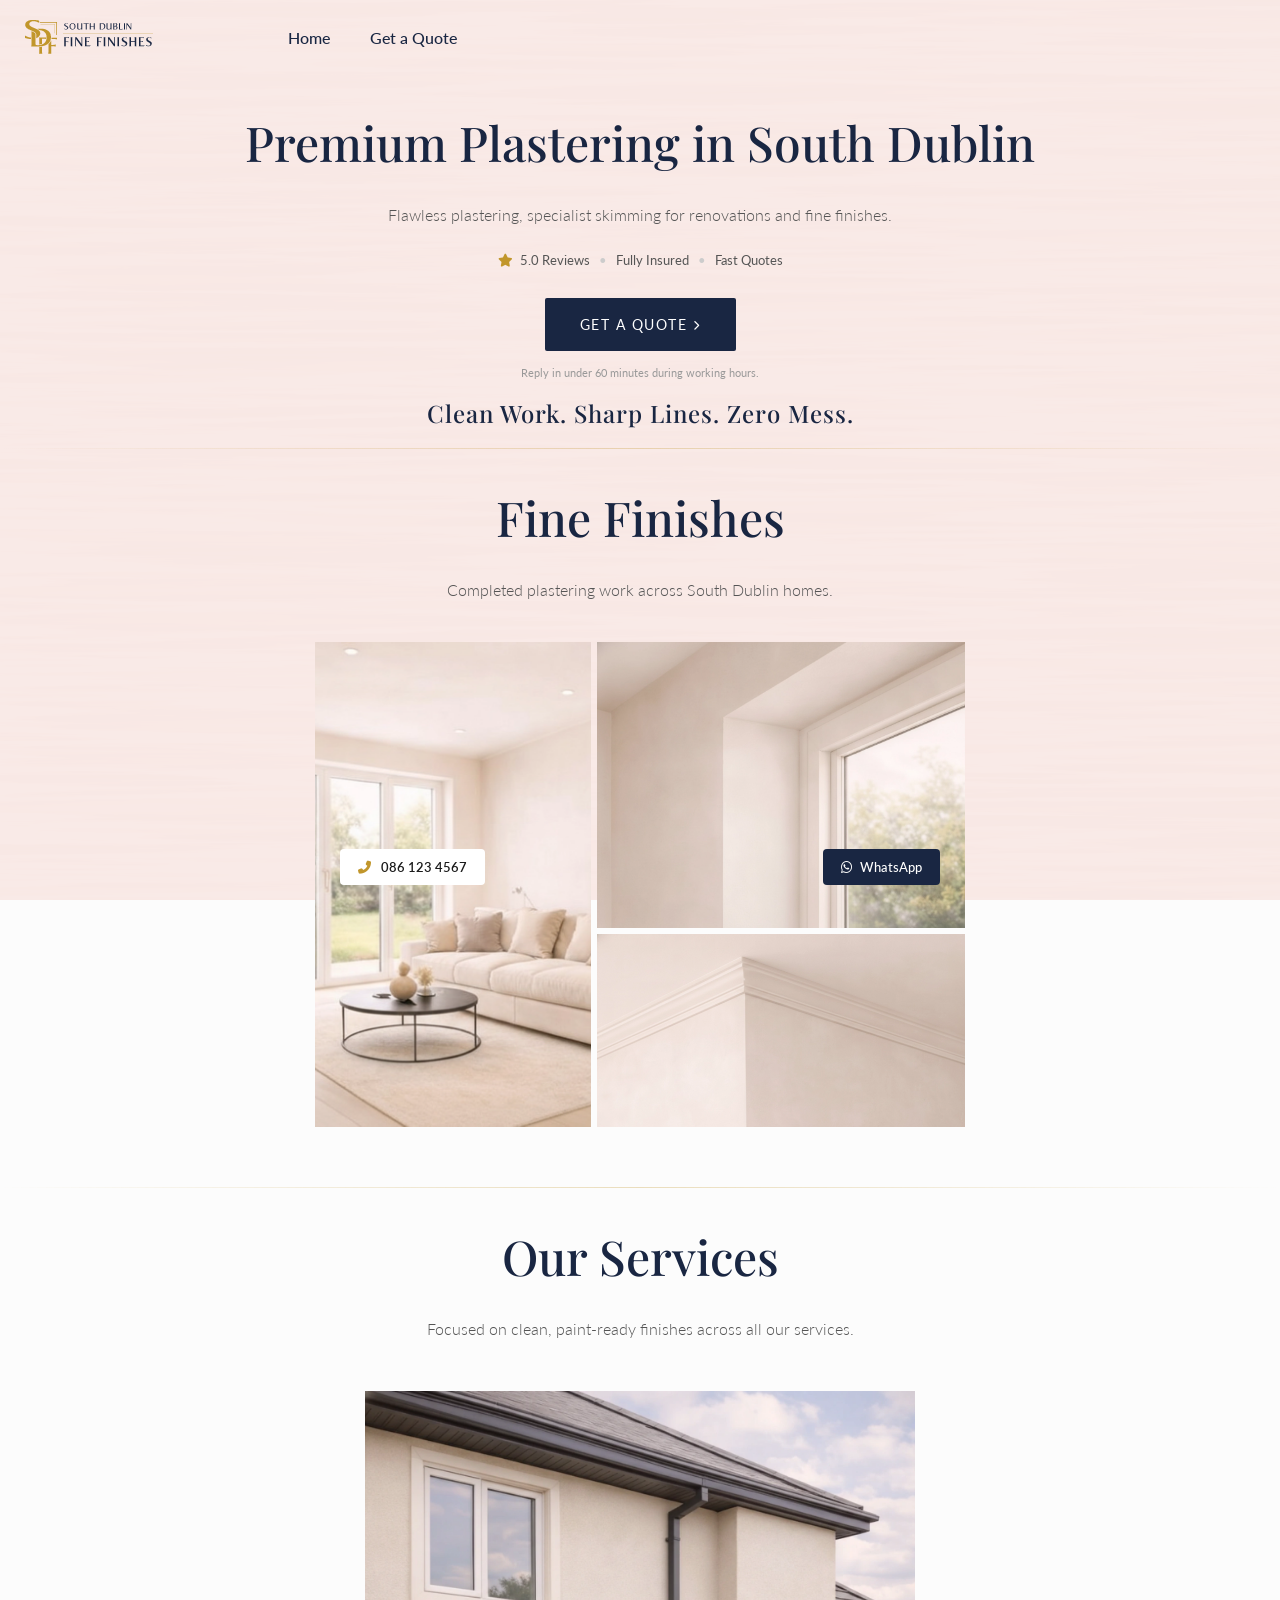
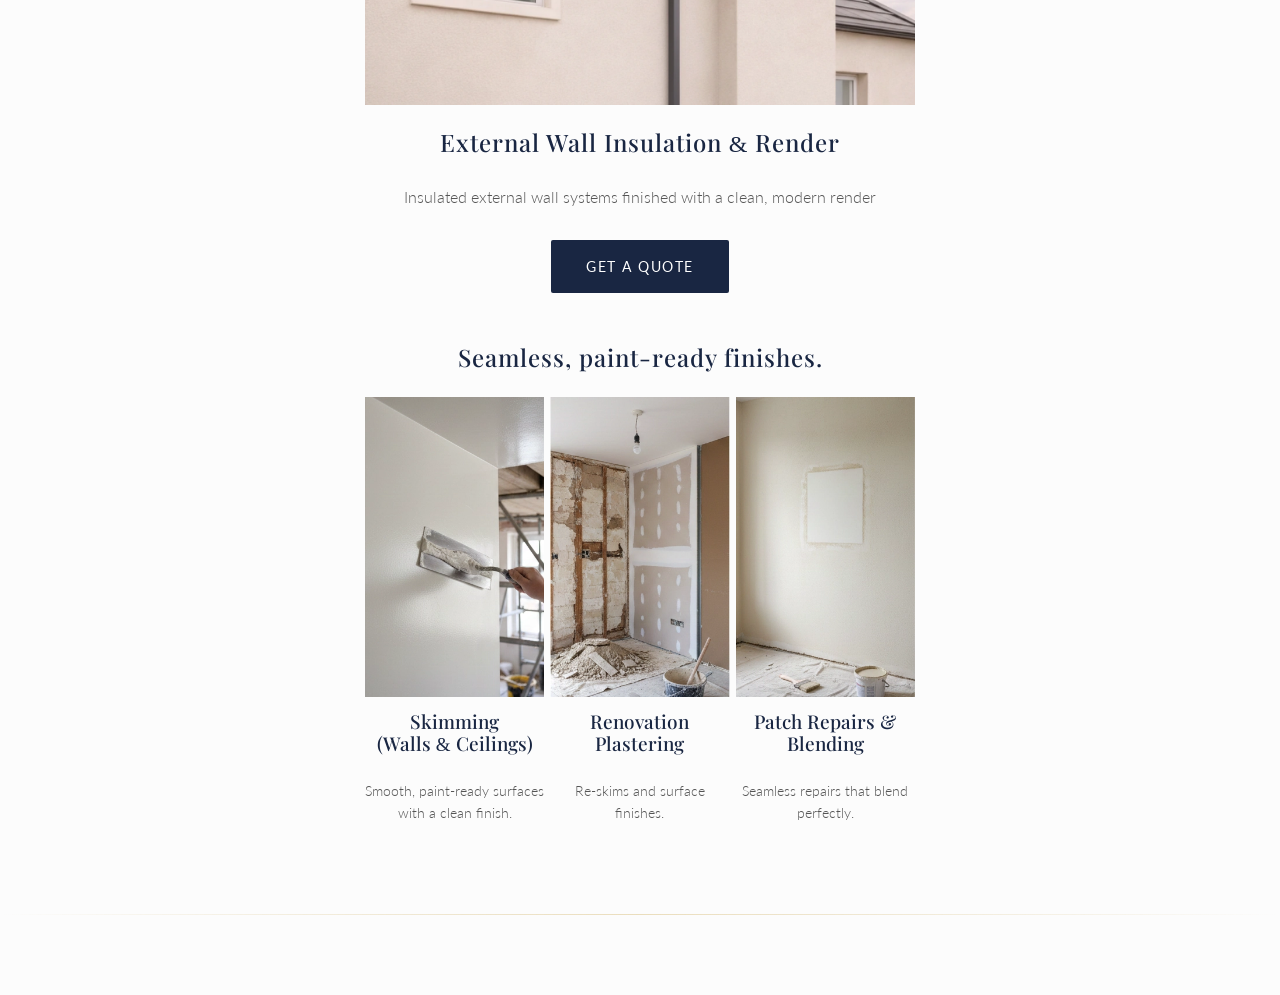
==== home.html @ dba2306d "update" ====
<!DOCTYPE html>
<html lang="en">
<head>
    <meta charset="UTF-8">
    <meta name="viewport" content="width=device-width, initial-scale=1.0">
    <title>Fine Finishes</title>
    <link rel="apple-touch-icon" href="apple-touch-icon.png"/>
    <link rel="shortcut icon" type="image/x-icon" href="favicon.ico?"/>
    <link rel="preconnect" href="https://fonts.googleapis.com">
    <link rel="preconnect" href="https://fonts.gstatic.com" crossorigin>
    <link href="https://fonts.googleapis.com/css2?family=Lato:wght@300;400;700&family=Playfair+Display:wght@400;500;600&display=swap" rel="stylesheet">
    <link rel="stylesheet" href="styles.min.css">
    <link rel="stylesheet" href="https://cdnjs.cloudflare.com/ajax/libs/font-awesome/6.4.0/css/all.min.css">
</head>
<body>
    <svg class="minimized" xmlns='http://www.w3.org/2000/svg'>
        <filter id="noise" x="0%" y="0%" width="100%" height="100%">
        <feTurbulence type="turbulence" baseFrequency="0.002 0.07" numOctaves="8" result="noiseTexture"/>
        <feComponentTransfer in="noiseTexture" result="hardNoise">
            <feFuncA type="linear" slope="5" intercept="-1"/>
        </feComponentTransfer>
        <feColorMatrix type="matrix" in="hardNoise" result="coloredNoise"
        values="0.6 0 0 0 0
                0.5 0 0 0 0
                0.4 0 0 0 0
                0 0 0 0.15 0"/>
        <feBlend in="coloredNoise" in2="SourceGraphic" mode="soft-light"/>
    </filter>
    </svg>
    <header>
        <a href="home" class="logo-container"> 
            <img src="static/logo-128.png">
        </a>
        <div class="header-nav">
            <a href="home">Home</a>
            <a href="quote">Get a Quote</a>
        </div>
    </header>
    <main>
        <section class="hero-content reveal-on-scroll">
            <h1>Premium Plastering in South Dublin</h1>
            <p class="subheadline">
                Flawless plastering, specialist skimming
                for renovations and fine finishes.
            </p>
            <div class="trust-bar">
                <span><i class="fas fa-star star"></i> 5.0 Reviews</span>
                <span class="dot">•</span>
                <span>Fully Insured</span>
                <span class="dot">•</span>
                <span>Fast Quotes</span>
            </div>
            <a href="quote.html" class="btn-primary">Get a Quote <i class="fas fa-chevron-right" style="font-size: 10px; margin-left: 6px;"></i></a>
            <p class="micro-copy">Reply in under 60 minutes during working hours.</p>
            <div class="stacked-headline">
                <p>Clean Work. Sharp Lines. Zero Mess.</p>
            </div>
        </section>
        <div class="horizontal-fade"></div>
        <div class="hero-subcontent reveal-on-scroll">
            <h1>Fine Finishes</h1>
            <p>Completed plastering work across South Dublin homes.</p>
        </div>
        <div class="images-grid flex flex-row reveal-on-scroll">
            <div class="images-grid-left">
                <img src="static/hero-image-1.webp">
            </div>
            <div class="images-grid-right flex flex-col">
                <img src="static/hero-image-2.webp">
                <img src="static/hero-image-3.webp">
            </div>
        </div>
        <div class="horizontal-fade"></div>
        <section class="our-services reveal-on-scroll" id="our-services">
            <div class="our-services-title">
                <h1>Our Services</h1>
                <p class="subheadline">Focused on clean, paint-ready finishes across all our services.</p>
            </div>
            <div class="services-external">
                <img src="static/services-external.webp">
                <h2>External Wall Insulation <span>&</span> Render</h2>
                <p>Insulated external wall systems finished with a clean, modern render</p>
                <a href="quote.html" class="btn-primary">Get a Quote</a>
            </div>
            <div class="services-main">
                <h2>Seamless, paint-ready finishes.</h2>
                <div class="services-grid">
                    <div class="services-grid-item">
                        <img src="static/services-skimming.webp">
                        <h3>Skimming<br><span>(Walls <span class="and">&</span> Ceilings)</span></h3>
                        <p>Smooth, paint-ready surfaces with a clean finish.</p>
                    </div>
                    <div class="services-grid-item">
                        <img src="static/services-renovation.webp">
                        <h3>Renovation Plastering</h3>
                        <p>Re-skims and surface finishes.</p>
                    </div>
                    <div class="services-grid-item">
                        <img src="static/services-patch_repairs.webp">
                        <h3>Patch Repairs & Blending</span></h3>
                        <p>Seamless repairs that blend perfectly.</p>
                    </div>
                </div>
            </div>
        </section>
        <div class="horizontal-fade"></div>
    </main>
    <div id="fullscreen-spinner" class="fixed loading-spinner-container spinner show">
        <div class="spinner-border show-spinner" role="status">
            <span hidden>Loading...</span>
        </div>
    </div>
    <div class="sticky-footer">
        <div class="footer-content">
            <a href="tel:0861234567" class="phone-link">
                <i class="fas fa-phone-alt phone-icon"></i> 086 123 4567
            </a>
            <a href="#" class="whatsapp-btn">
                <i class="fab fa-whatsapp"></i> WhatsApp
            </a>
        </div>
    </div>
<script src="loader.min.js"></script>
</body>
</html>
---- styles.min.css ----
#fullscreen-spinner,body::before{position:fixed;top:0;left:0;width:100%;height:100%}.text-left,form p{text-align:left}.swal2-popup.swal2-modal.swal2-show,body::before{background-color:#f9eae7}@font-face{font-family:SerifFont;src:url(static/fonts/serif.woff2) format('woff2'),url(static/fonts/serif.woff) format('woff');font-weight:auto;font-style:normal;font-display:swap}:root{--primary-text:#1a1a1a;--secondary-text:#555555;--navy-blue:#192642;--gold:#c1962b;--white:#ffffff;--bg-color:#fcfcfc}*{box-sizing:border-box;margin:0;padding:0}.reveal-on-scroll{opacity:0;transform:translateY(40px);transition:opacity 1s cubic-bezier(.25, 1, .5, 1),transform 1s cubic-bezier(.25, 1, .5, 1);will-change:opacity,transform}.reveal-on-scroll.is-visible{opacity:1;transform:translateY(0)}.delay-100{transition-delay:0.1s}.delay-200{transition-delay:0.2s}.delay-300{transition-delay:0.3s}.reveal-scale-up{opacity:0;transform:scale(.95);transition:opacity 1s,transform 1s}.reveal-scale-up.is-visible{opacity:1;transform:scale(1)}body{font-family:Lato,sans-serif;background-color:var(--bg-color);color:var(--primary-text);min-height:100vh;display:flex;flex-direction:column;padding-bottom:80px}.our-services h2,h1{font-family:'Playfair Display',serif;font-weight:500;line-height:1.2}#fullscreen-spinner{opacity:0;pointer-events:none;display:flex;justify-content:center;transition:.3s;align-items:center;background:#f9eae7;z-index:9999}#fullscreen-spinner.show{opacity:1;pointer-events:all}.spinner-border{display:inline-block;width:2rem;height:2rem;vertical-align:text-bottom;border:.25em solid var(--navy-blue);border-right-color:transparent;border-radius:50%;-webkit-animation:.75s linear infinite spinner-border;animation:.75s linear infinite spinner-border}.btn-primary,.flex,.header-nav,.sticky-footer,.trust-bar,header,main{display:flex}@keyframes spinner-border{100%{-webkit-transform:rotate(360deg);transform:rotate(360deg)}}header{justify-content:space-between;align-items:center;padding:20px 15px;background-color:transparent;z-index:100}.flex-row,.images-grid{flex-direction:row}.minimized{height:0;width:0}.flex-col,.upload-container{flex-direction:column}.text-center{text-align:center}.text-right{text-align:right}.horizontal-fade{height:1px;width:100dvw;background:linear-gradient(to right,transparent,rgba(193,150,43,.3),transparent)}.logo-container{display:flex;align-items:center;gap:12px;text-decoration:none;color:inherit}.header-nav a,.menu-btn,.our-services h2,h1{color:var(--navy-blue)}.menu-btn{font-size:24px;cursor:pointer;background:0 0;border:none}.subheadline,.trust-bar{color:var(--secondary-text)}.header-nav{align-items:center;gap:20px}.header-nav a{text-decoration:none;font-weight:500;font-size:16px;transition:color .3s}.header-nav a.active{color:var(--gold);font-weight:600}.header-nav a:hover{color:var(--gold)}main{flex:1;flex-direction:column}.contact-section,.contact-title,.hero-content,.our-services{position:relative;text-align:center;padding:10px 25px 0;max-width:600px;margin:0 auto;z-index:10}.contact-title h1{margin-bottom:10px}.contact-title p{font-size:clamp(16px, 2.5vw, 20px)}.our-services h2{font-size:24px;margin-bottom:25px;letter-spacing:1px}.image-text h3,.micro-copy{font-family:Lato,sans-serif}body::before{content:'';filter:url(#noise);z-index:-2}h1{font-size:34px;margin-bottom:20px}.subheadline{font-weight:300;font-size:16px;line-height:1.6;margin-bottom:25px}.trust-bar{justify-content:center;align-items:center;flex-wrap:wrap;gap:4px;font-size:13px;margin-bottom:30px}.star{color:var(--gold);margin-right:4px}.dot{color:#ccc;margin:0 5px}.btn-primary{background-color:var(--navy-blue);color:#fff;text-decoration:none;padding:18px 35px;font-size:14px;font-weight:400;text-transform:uppercase;letter-spacing:1.5px;width:fit-content;align-items:center;margin-inline:auto;margin-bottom:15px;border-radius:2px;transition:background-color .3s}.image-text h3.bold,.phone-link{font-weight:600}.btn-primary:hover{background-color:#2c3e56}.micro-copy{font-size:11px;color:#999;margin-bottom:20px}.image-wrapper{position:relative;width:100%;height:450px;margin-top:-20px;overflow:hidden;background-color:var(--bg-color)}.hero-image{width:100%;height:100%;object-fit:cover;object-position:center bottom;-webkit-mask-image:linear-gradient(to bottom,transparent 0%,black 25%);mask-image:linear-gradient(to bottom,transparent 0%,black 25%)}.image-text{position:absolute;bottom:30px;left:25px;z-index:20;text-shadow:0 2px 4px rgba(0,0,0,.3)}.image-wrapper::after,.sticky-footer{bottom:0;left:0;pointer-events:none;width:100%}.image-text h3{font-size:20px;font-weight:300;color:#fff;margin-bottom:4px}.image-wrapper::after{content:'';position:absolute;height:40%;background:linear-gradient(to top,rgba(0,0,0,.5),transparent)}.sticky-footer{position:fixed;padding:15px 25px;justify-content:center;z-index:200}.phone-link,.whatsapp-btn{text-decoration:none;padding:10px 18px;border-radius:4px;font-size:13px;pointer-events:auto;display:flex}.footer-content{width:100%;max-width:600px;display:flex;justify-content:space-between;align-items:center}.phone-link{color:var(--primary-text);align-items:center;gap:10px;background:#fff}.phone-icon{color:var(--gold);font-size:13px}.whatsapp-btn{background-color:var(--navy-blue);color:#fff;font-weight:500;align-items:center;gap:8px}.stacked-headline{font-family:'Playfair Display',serif;color:var(--navy-blue);font-size:clamp(1px, 4.5vw, 24px);font-weight:500;margin-bottom:20px;line-height:1.2;letter-spacing:1px}.hero-subcontent{position:relative;text-align:center;padding:10px 25px;max-width:600px;margin:0 auto;z-index:10}.hero-subcontent h1,.our-services{margin-top:30px}.hero-subcontent p,.services-external p{color:var(--secondary-text);font-weight:300;font-size:16px;line-height:1.6;margin-bottom:30px}.images-grid{margin-bottom:60px;width:100vw;max-width:650px;margin-inline:auto;display:flex;gap:6px}.images-grid-left img,.preview-item img{width:100%;height:100%;object-fit:cover}.images-grid-right{gap:6px}.images-grid-right img{width:100%}.our-services{margin-bottom:60px}.our-services-title,.services-external{margin-bottom:50px}.services-external img{width:100%;margin-bottom:20px}.services-external h2 span,.services-grid-item h3 span.and{font-family:Noto,serif}.services-grid{display:flex;flex-direction:row;gap:6px}.services-grid-item{width:33%}.services-grid-item img{width:100%;height:300px;object-fit:cover;margin-bottom:10px}.services-grid-item h3{font-family:'Playfair Display',serif;color:var(--navy-blue);font-size:clamp(1px, 3.7vw, 19px);font-weight:500;margin-bottom:20px;height:50px;line-height:1.2}.contact-section h3,.submit-btn,input,textarea{font-family:Lato,sans-serif}.services-grid-item p,form p{color:var(--secondary-text);line-height:1.6}.services-grid-item p{font-weight:300;font-size:14px;margin-bottom:30px}section.contact-section{padding:20px 10px 0;margin:40px auto 60px}.contact-section h3{color:var(--navy-blue);font-size:clamp(14px, 3.4vw, 19px);padding-inline:10px;font-weight:500;margin-bottom:20px;height:40px;line-height:1.2}@media (min-width:768px){.hero-content,.hero-subcontent{max-width:1000px}h1{font-size:48px;margin-bottom:30px}.hero-content{padding-top:40px}.image-wrapper{height:600px}.contact-section{padding:20px 30px 0}header{justify-content:flex-start;gap:135px;padding:20px 25px}.header-nav{gap:40px}}form p,input,textarea{font-size:clamp(12px, 4.3vw, 16px)}.upload-container,input,textarea{padding:15px;background-color:transparent}.form-wrapper{width:100%;max-width:900px}form{display:flex;gap:30px;flex-wrap:wrap}.left-column,.right-column{flex:1;min-width:300px;display:flex;flex-direction:column;gap:15px}form p{font-weight:300;margin-left:12px}input,textarea{width:100%;border:1px solid #e0dada;border-radius:4px;color:#333;outline:0;transition:border-color .3s}input:focus,textarea:focus{border-color:#888}textarea{resize:vertical;min-height:100px}::placeholder{color:#6e6e6e;opacity:.8}input.pale-placeholder::placeholder{color:#888;font-style:italic}.upload-container{border:1px solid #e0dada;border-radius:6px;min-height:220px;display:flex;align-items:center}.upload-trigger{display:flex;flex-direction:column;align-items:center;cursor:pointer;width:100%;padding:10px;border-radius:4px;transition:background-color .2s,border-color .2s,transform .2s}.upload-trigger.drag-over{background-color:#f0f8ff;border-color:#3b82f6;transform:scale(1.02)}.upload-trigger:hover{background-color:rgba(0,0,0,.02)}.upload-title{margin-top:10px;font-size:18px;color:#555}.upload-status{margin-top:5px;font-size:14px;color:#888;font-style:italic;margin-bottom:15px}.upload-text{margin-top:5px;font-size:12px;color:#888}.remove-btn,.submit-btn{color:#fff;cursor:pointer}.image-previews{display:grid;grid-template-columns:repeat(4,1fr);gap:10px;width:100%;margin-top:10px}.preview-item{position:relative;width:100%;aspect-ratio:1;border-radius:4px;overflow:hidden;border:1px solid #ddd}.remove-btn{position:absolute;top:2px;right:2px;background-color:rgba(54,59,78,.9);border:none;border-radius:50%;width:20px;height:20px;font-size:12px;display:flex;align-items:center;justify-content:center;line-height:1}.remove-btn:hover{background-color:#d9534f}.submit-btn{background-color:#363b4e;padding:15px;border:none;border-radius:4px;font-weight:200;font-size:20px;margin-top:5px;transition:background .3s}.submit-btn:hover{background-color:#2c3040}.help-section{text-align:right;margin:50px auto 0;display:flex;flex-direction:column;gap:10px;align-items:center;max-width:600px;color:var(--navy-blue)}.help-section h3{margin-bottom:10px;font-family:'Playfair Display',serif;font-size:clamp(16px, 7vw, 24px)}.help-section p{font-family:Lato,sans-serif;font-weight:300;font-size:clamp(12px, 4.3vw, 16px)}.help-section h4,.swal2-title{font-family:'Playfair Display',serif}.help-section h4{font-size:clamp(14px, 4.5vw, 18px)}.thumbnails{display:flex;justify-content:flex-end;gap:10px}.thumb-example{width:60px;height:60px;background-color:#ddd;border-radius:2px;background-image:url('https://placehold.co/60x60/EEE/CCC?text=Img');background-size:cover}input[name=subject]{position:absolute;left:-9999px}textarea[name=message]{line-height:1.5}.include-list{display:flex;flex-direction:column;gap:10px;margin-top:20px}.include-item{display:flex;flex-direction:row;gap:18px;margin-bottom:10px;align-items:center}.include-item-details{display:flex;flex-direction:column;align-items:flex-start;gap:2px;text-align:left}.swal2-icon.swal2-success.swal2-icon-show{border-color:var(--navy-blue)!important;color:var(--navy-blue)!important}.swal2-success-line-long,.swal2-success-line-tip{background-color:var(--navy-blue)!important}.swal2-icon.swal2-warning.swal2-icon-show{border-color:#950606cc;color:#950606}.swal2-confirm.swal2-styled{background-color:var(--navy-blue)}.swal2-success-circular-line-left,.swal2-success-circular-line-right,.swal2-success-fix{background-color:rgba(0,0,0,0)!important}.swal2-success-ring{border:.25em solid var(--navy-blue)!important}.swal2-title{color:var(--navy-blue)!important;font-size:24px;font-weight:500;margin-bottom:20px;line-height:1.2}.swal2-html-container{font-family:Lato,sans-serif;font-weight:300;font-size:19px;color:var(--navy-blue)!important}@media (max-width:768px){.help-section{text-align:center}.thumbnails{justify-content:center}.image-previews{grid-template-columns:repeat(3,1fr)}}
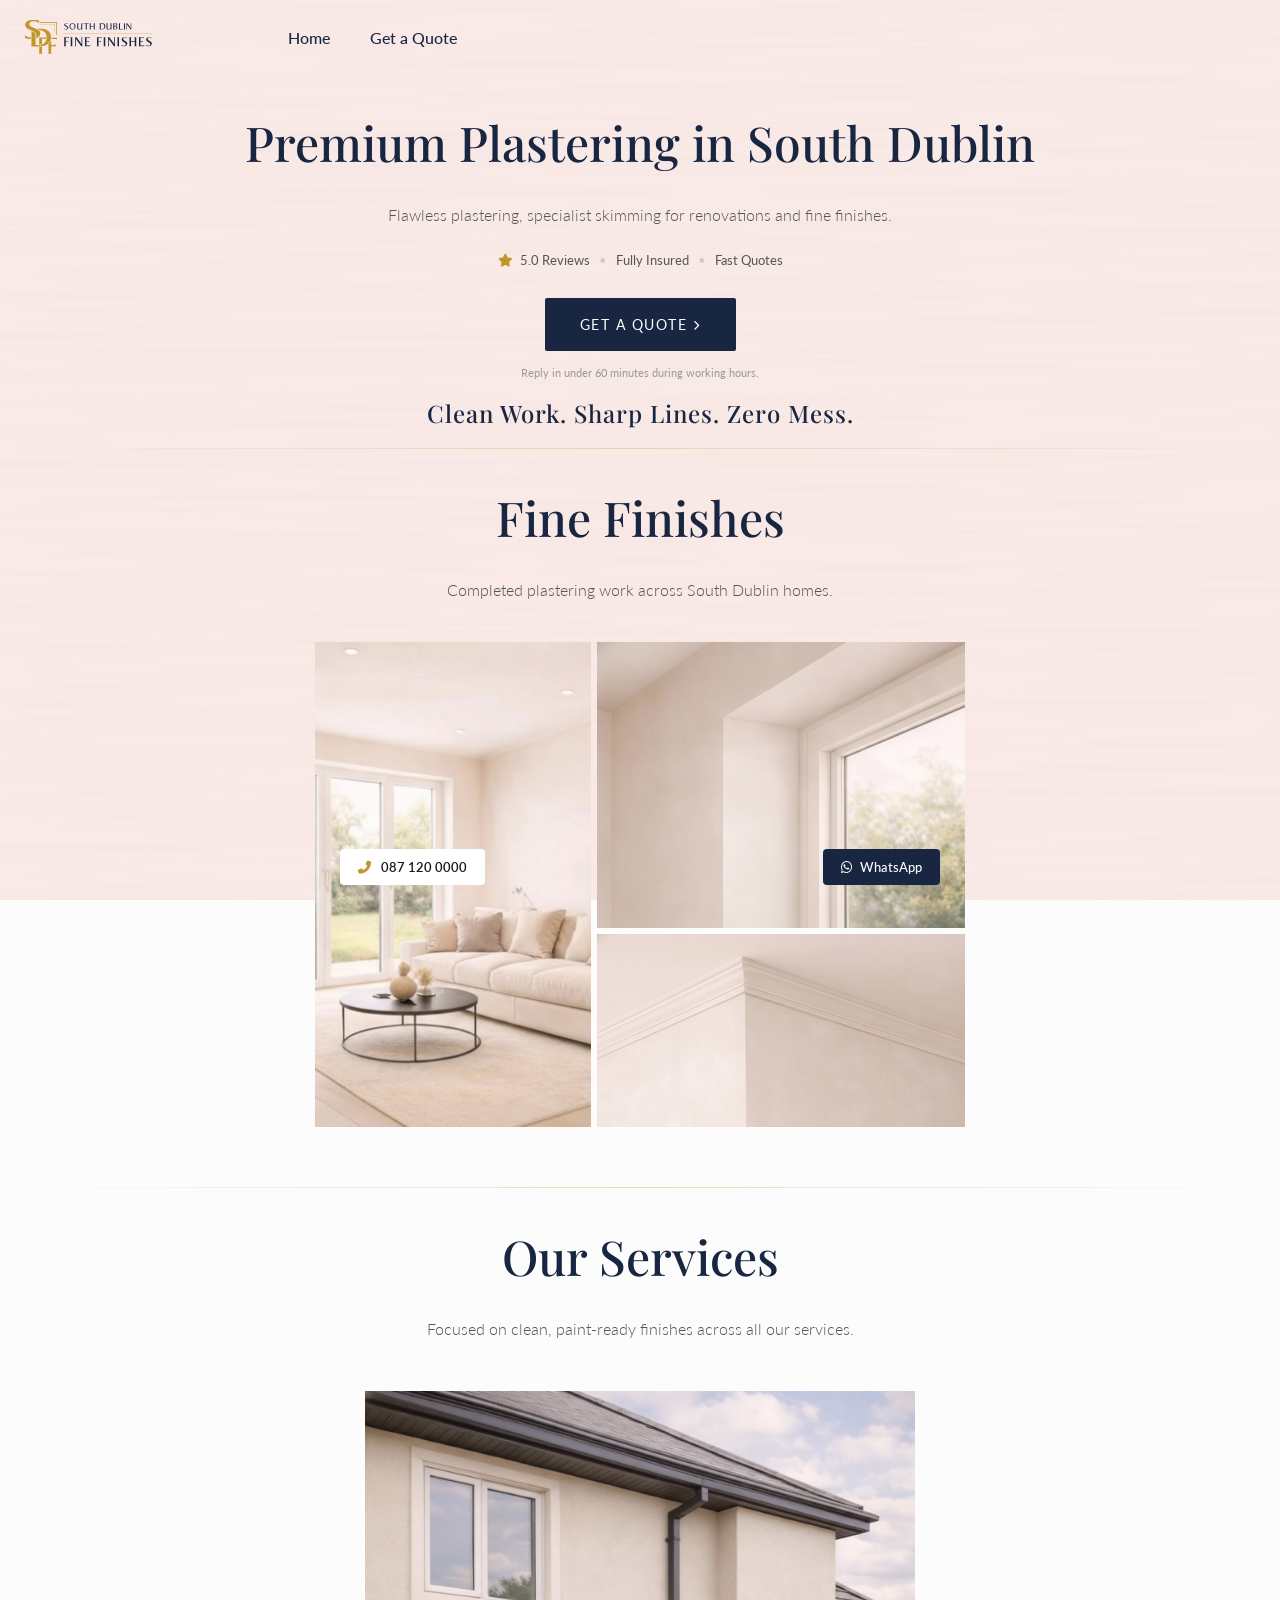
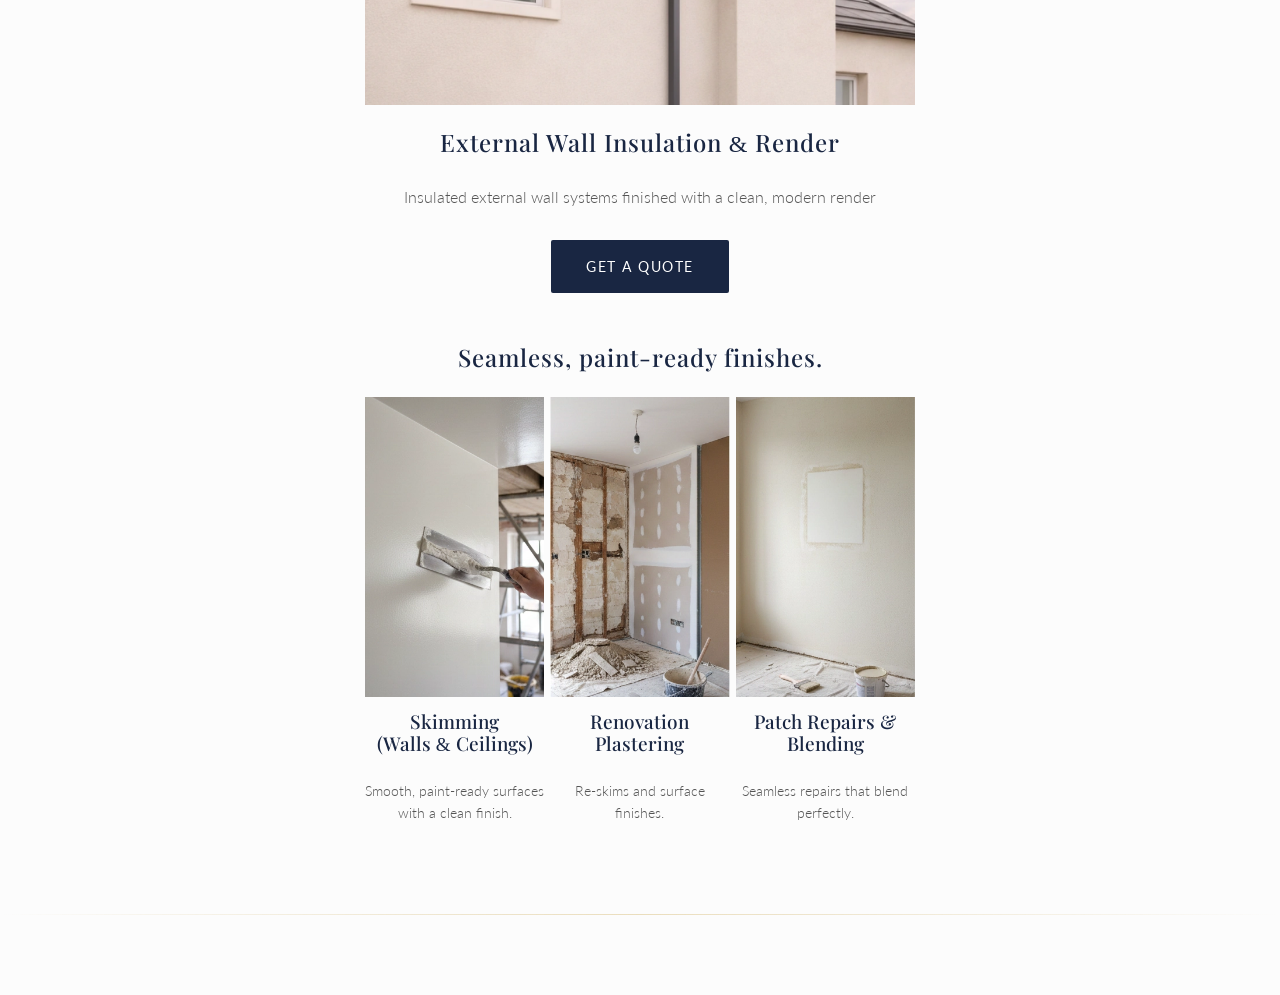
==== commit 8317c94a: "update" ====
--- a/home.html
+++ b/home.html
@@ -28,12 +28,12 @@
     </filter>
     </svg>
     <header>
-        <a href="home" class="logo-container"> 
+        <a href="/home" class="logo-container"> 
             <img src="static/logo-128.png">
         </a>
         <div class="header-nav">
-            <a href="home">Home</a>
-            <a href="quote">Get a Quote</a>
+            <a href="/home">Home</a>
+            <a href="/quote">Get a Quote</a>
         </div>
     </header>
     <main>
@@ -50,7 +50,7 @@
                 <span class="dot">•</span>
                 <span>Fast Quotes</span>
             </div>
-            <a href="quote.html" class="btn-primary">Get a Quote <i class="fas fa-chevron-right" style="font-size: 10px; margin-left: 6px;"></i></a>
+            <a href="/quote" class="btn-primary">Get a Quote <i class="fas fa-chevron-right" style="font-size: 10px; margin-left: 6px;"></i></a>
             <p class="micro-copy">Reply in under 60 minutes during working hours.</p>
             <div class="stacked-headline">
                 <p>Clean Work. Sharp Lines. Zero Mess.</p>
@@ -80,7 +80,7 @@
                 <img src="static/services-external.webp">
                 <h2>External Wall Insulation <span>&</span> Render</h2>
                 <p>Insulated external wall systems finished with a clean, modern render</p>
-                <a href="quote.html" class="btn-primary">Get a Quote</a>
+                <a href="/quote" class="btn-primary">Get a Quote</a>
             </div>
             <div class="services-main">
                 <h2>Seamless, paint-ready finishes.</h2>
@@ -112,10 +112,10 @@
     </div>
     <div class="sticky-footer">
         <div class="footer-content">
-            <a href="tel:0861234567" class="phone-link">
-                <i class="fas fa-phone-alt phone-icon"></i> 086 123 4567
+            <a href="tel:0871200000" class="phone-link">
+                <i class="fas fa-phone-alt phone-icon"></i> 087 120 0000
             </a>
-            <a href="#" class="whatsapp-btn">
+            <a href="https://wa.me/0871200000" class="whatsapp-btn">
                 <i class="fab fa-whatsapp"></i> WhatsApp
             </a>
         </div>
